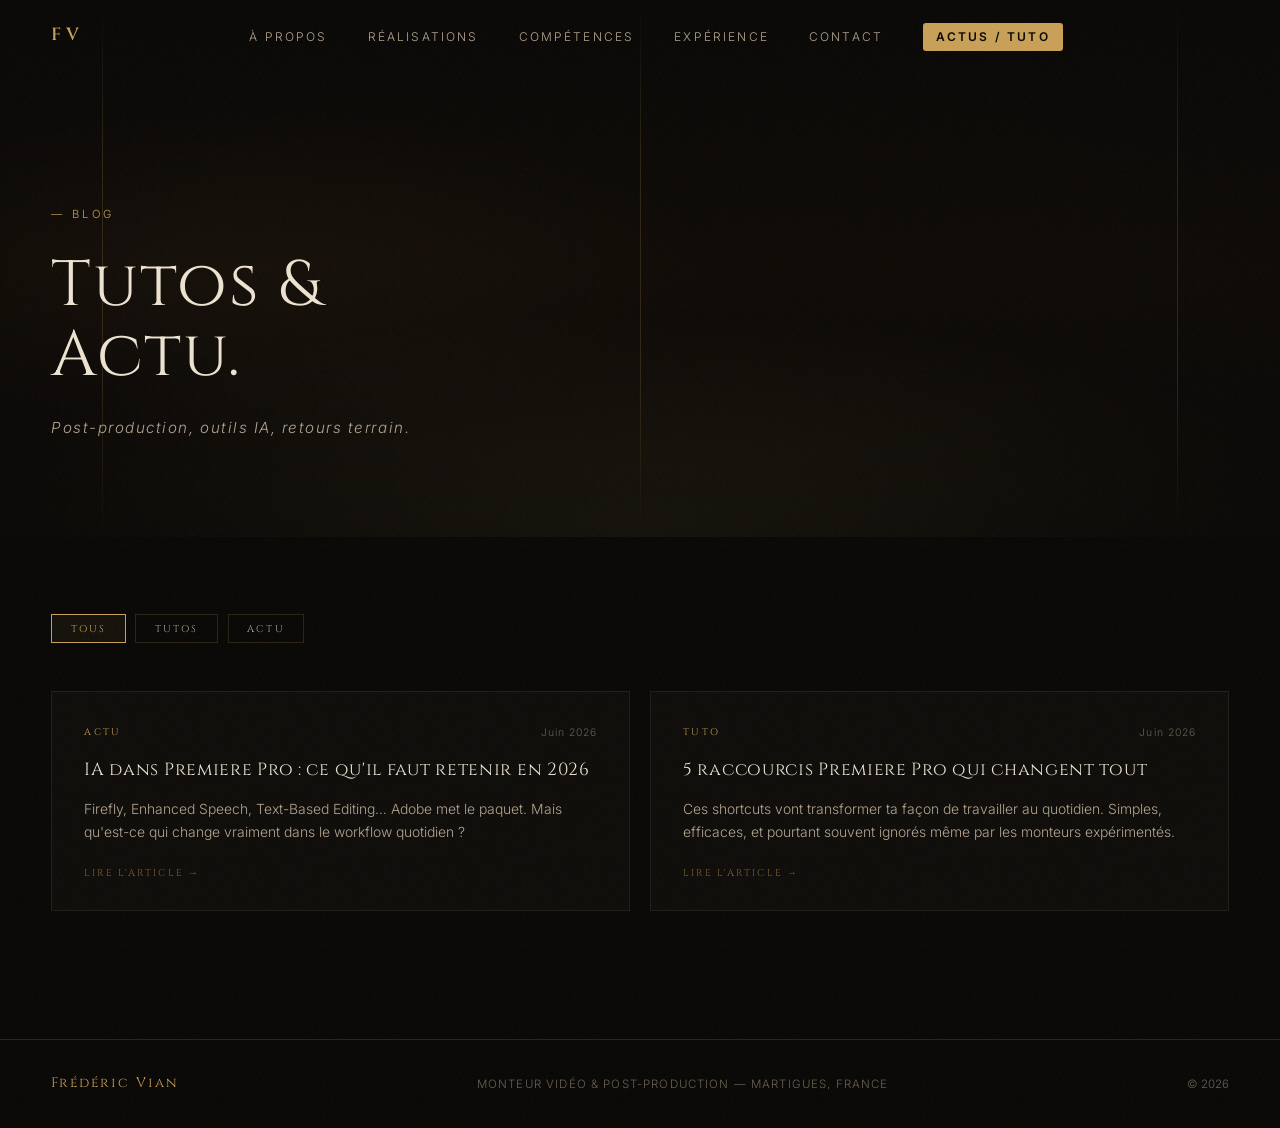
==== blog.html @ d78f3137 "Add files via upload" ====
<!DOCTYPE html>
<html lang="fr">
<head>
  <meta charset="UTF-8" />
  <meta name="viewport" content="width=device-width, initial-scale=1.0" />
  <title>Blog — Tutos & Actu · Frédéric Vian</title>
  <meta name="description" content="Tutos post-production et actu audiovisuelle par Frédéric Vian, monteur vidéo basé à Martigues." />
  <meta name="author" content="Frédéric Vian" />
  <meta name="theme-color" content="#080705" />
  <link rel="icon" type="image/svg+xml" href="favicon.svg" />
  <link rel="canonical" href="https://fredericvian.com/blog.html" />

  <link rel="preconnect" href="https://fonts.googleapis.com" />
  <link rel="preconnect" href="https://fonts.gstatic.com" crossorigin />
  <link href="https://fonts.googleapis.com/css2?family=Cinzel:wght@400;500;600;700&family=Inter:wght@300;400;500&display=swap" rel="stylesheet" />
  <link rel="stylesheet" href="style.css" />
</head>
<body>

  <div class="grain" aria-hidden="true"></div>

  <!-- NAV -->
  <nav id="nav">
    <a href="index.html" class="nav-logo">FV</a>
    <ul class="nav-links" id="navLinks">
      <li><a href="index.html#about">À propos</a></li>
      <li><a href="index.html#work">Réalisations</a></li>
      <li><a href="index.html#skills">Compétences</a></li>
      <li><a href="index.html#exp">Expérience</a></li>
      <li><a href="index.html#contact">Contact</a></li>
      <li><a href="blog.html" class="nav-cta">Actus / Tuto</a></li>
    </ul>
    <div class="nav-actions">
      <button class="nav-burger" id="navBurger" aria-label="Menu" aria-expanded="false" aria-controls="navLinks">
        <span></span><span></span><span></span>
      </button>
    </div>
  </nav>

  <!-- HERO -->
  <header class="blog-hero">
    <div class="hero-bg" aria-hidden="true">
      <div class="hero-vignette"></div>
      <div class="hero-lines" aria-hidden="true">
        <span></span><span></span><span></span>
      </div>
    </div>
    <div class="container">
      <div class="section-label">— Blog</div>
      <h1 class="section-title">Tutos &amp;<br/>Actu.</h1>
      <p class="blog-hero-sub">Post-production, outils IA, retours terrain.</p>
    </div>
  </header>

  <!-- ARTICLES -->
  <section class="blog-section">
    <div class="container">

      <!-- Filtres -->
      <div class="blog-filter" role="group" aria-label="Filtrer par catégorie">
        <button class="blog-filter-btn active" data-filter="all">Tous</button>
        <button class="blog-filter-btn" data-filter="tuto">Tutos</button>
        <button class="blog-filter-btn" data-filter="actu">Actu</button>
      </div>

      <!-- Grille -->
      <div class="blog-grid" id="blogGrid">

        <a class="blog-card" href="articles/ia-premiere-pro-2026.html" data-category="actu">
          <div class="blog-card-top">
            <span class="blog-card-cat">Actu</span>
            <span class="blog-card-date">Juin 2026</span>
          </div>
          <h2 class="blog-card-title">IA dans Premiere Pro : ce qu'il faut retenir en 2026</h2>
          <p class="blog-card-excerpt">Firefly, Enhanced Speech, Text-Based Editing… Adobe met le paquet. Mais qu'est-ce qui change vraiment dans le workflow quotidien ?</p>
          <span class="blog-card-link">Lire l'article →</span>
        </a>

        <a class="blog-card" href="articles/premiere-pro-raccourcis.html" data-category="tuto">
          <div class="blog-card-top">
            <span class="blog-card-cat">Tuto</span>
            <span class="blog-card-date">Juin 2026</span>
          </div>
          <h2 class="blog-card-title">5 raccourcis Premiere Pro qui changent tout</h2>
          <p class="blog-card-excerpt">Ces shortcuts vont transformer ta façon de travailler au quotidien. Simples, efficaces, et pourtant souvent ignorés même par les monteurs expérimentés.</p>
          <span class="blog-card-link">Lire l'article →</span>
        </a>

      </div>
    </div>
  </section>

  <!-- FOOTER -->
  <footer id="footer">
    <div class="container footer-inner">
      <span class="footer-name">Frédéric Vian</span>
      <span class="footer-copy">Monteur Vidéo &amp; Post-Production — Martigues, France</span>
      <span class="footer-year">© <span id="year"></span></span>
    </div>
  </footer>

  <script src="blog.js"></script>
</body>
</html>
---- style.css ----
/* ============================================================
   DESIGN SYSTEM — Dune-inspired
   ============================================================ */
:root {
  --bg:        #080705;
  --bg-2:      #0e0c09;
  --bg-3:      #151209;
  --gold:      #c9a057;
  --gold-light:#e8c07a;
  --gold-dim:  #7a5f2e;
  --cream:     #ede3d1;
  --cream-2:   #b5a590;
  --cream-3:   #6b5f50;
  --border:    rgba(201,160,87,.18);
  --border-2:  rgba(237,227,209,.08);
  --font-head: 'Cinzel', Georgia, serif;
  --font-body: 'Inter', system-ui, sans-serif;
  --ease:      cubic-bezier(.16,1,.3,1);
  --trans:     .6s var(--ease);
}

/* ============================================================
   RESET & BASE
   ============================================================ */
*, *::before, *::after { box-sizing: border-box; margin: 0; padding: 0; }

html {
  scroll-behavior: smooth;
  font-size: 16px;
}

body {
  background: var(--bg);
  color: var(--cream);
  font-family: var(--font-body);
  font-weight: 300;
  line-height: 1.75;
  overflow-x: hidden;
}

img { display: block; max-width: 100%; }
a   { color: inherit; text-decoration: none; }
ul  { list-style: none; }

/* ============================================================
   GRAIN OVERLAY
   ============================================================ */
.grain {
  position: fixed;
  inset: -50%;
  width: 200%;
  height: 200%;
  background-image: url("data:image/svg+xml,%3Csvg viewBox='0 0 512 512' xmlns='http://www.w3.org/2000/svg'%3E%3Cfilter id='n'%3E%3CfeTurbulence type='fractalNoise' baseFrequency='0.75' numOctaves='4' stitchTiles='stitch'/%3E%3C/filter%3E%3Crect width='100%25' height='100%25' filter='url(%23n)'/%3E%3C/svg%3E");
  background-size: 200px 200px;
  opacity: .04;
  pointer-events: none;
  z-index: 1000;
  animation: grain 0.4s steps(1) infinite;
}
@keyframes grain {
  0%,100% { transform: translate(0,0); }
  10%      { transform: translate(-2%,-3%); }
  20%      { transform: translate(3%,2%); }
  30%      { transform: translate(-1%,4%); }
  40%      { transform: translate(4%,-1%); }
  50%      { transform: translate(-3%,3%); }
  60%      { transform: translate(2%,-4%); }
  70%      { transform: translate(-4%,1%); }
  80%      { transform: translate(1%,-2%); }
  90%      { transform: translate(-2%,4%); }
}

/* ============================================================
   CONTAINER
   ============================================================ */
.container {
  width: min(1200px, 92vw);
  margin-inline: auto;
}

/* ============================================================
   NAV
   ============================================================ */
#nav {
  position: fixed;
  top: 0; left: 0; right: 0;
  z-index: 900;
  display: flex;
  align-items: center;
  justify-content: space-between;
  padding: 1.25rem clamp(1.5rem, 4vw, 3.5rem);
  transition: background var(--trans), backdrop-filter var(--trans);
}
#nav.scrolled {
  background: rgba(8,7,5,.85);
  backdrop-filter: blur(12px);
  border-bottom: 1px solid var(--border);
}

.nav-logo {
  font-family: var(--font-head);
  font-size: 1.1rem;
  letter-spacing: .25em;
  color: var(--gold);
  font-weight: 600;
}

.nav-links {
  display: flex;
  gap: 2.5rem;
  position: relative;
}
.nav-links a {
  font-size: .75rem;
  letter-spacing: .18em;
  text-transform: uppercase;
  color: var(--cream-2);
  transition: color .3s;
  position: relative;
}
.nav-links a::after {
  content: '';
  position: absolute;
  bottom: -3px; left: 0;
  width: 0; height: 1px;
  background: var(--gold);
  transition: width .35s var(--ease);
}
.nav-links a:hover        { color: var(--cream); }
.nav-links a:hover::after { width: 100%; }

/* Lien Blog mis en avant — encadré doré rempli */
.nav-links a.nav-cta {
  color: var(--bg);
  background: var(--gold);
  padding: .4rem .8rem;
  border-radius: 3px;
  font-weight: 600;
  transition: background .3s;
}
.nav-links a.nav-cta:hover        { color: var(--bg); background: var(--gold-light); }
.nav-links a.nav-cta::after       { display: none; }

/* Indicateur glissant (trait blanc) sous la section active — desktop */
.nav-underline {
  position: absolute;
  bottom: -3px; left: 0;
  height: 1px; width: 0;
  background: var(--cream);
  opacity: 0;
  pointer-events: none;
  transform: translateX(0);
  transition: transform .4s var(--ease), width .4s var(--ease), opacity .3s;
}
/* L'indicateur unique remplace le soulignement doré par lien en desktop */
@media (min-width: 901px) {
  .nav-links a:not(.nav-cta)::after { display: none; }
}

.lang-toggle {
  background: none;
  border: 1px solid var(--border);
  color: var(--cream-2);
  font-family: var(--font-head);
  font-size: .7rem;
  letter-spacing: .2em;
  padding: .35rem .7rem;
  cursor: pointer;
  transition: border-color .3s, color .3s;
}
.lang-toggle:hover {
  border-color: var(--gold);
  color: var(--gold);
}

.nav-actions {
  display: flex;
  align-items: center;
  gap: 1rem;
}

/* Burger (mobile uniquement) */
.nav-burger {
  display: none;
  flex-direction: column;
  justify-content: center;
  gap: 5px;
  width: 34px;
  height: 34px;
  padding: 6px;
  background: none;
  border: none;
  cursor: pointer;
  z-index: 901;
}
.nav-burger span {
  display: block;
  width: 100%;
  height: 1.5px;
  background: var(--cream);
  transition: transform .3s var(--ease), opacity .3s;
}
.nav-burger[aria-expanded="true"] span:nth-child(1) { transform: translateY(6.5px) rotate(45deg); }
.nav-burger[aria-expanded="true"] span:nth-child(2) { opacity: 0; }
.nav-burger[aria-expanded="true"] span:nth-child(3) { transform: translateY(-6.5px) rotate(-45deg); }

/* ============================================================
   HERO
   ============================================================ */
#hero {
  position: relative;
  height: 100svh;
  min-height: 600px;
  display: flex;
  align-items: center;
  justify-content: center;
  overflow: hidden;
}

.hero-bg {
  position: absolute;
  inset: 0;
  background:
    radial-gradient(ellipse 80% 60% at 50% 100%, rgba(201,160,87,.08) 0%, transparent 70%),
    radial-gradient(ellipse 60% 50% at 20% 50%, rgba(139,94,60,.06) 0%, transparent 60%),
    linear-gradient(180deg, #080705 0%, #0e0a05 50%, #080705 100%);
}

.hero-vignette {
  position: absolute;
  inset: 0;
  background: radial-gradient(ellipse 90% 90% at 50% 50%, transparent 40%, rgba(8,7,5,.7) 100%);
}

.hero-lines {
  position: absolute;
  inset: 0;
  display: flex;
  justify-content: space-between;
  padding: 0 8vw;
}
.hero-lines span {
  width: 1px;
  height: 100%;
  background: linear-gradient(180deg, transparent 0%, var(--border) 30%, var(--border) 70%, transparent 100%);
}

.hero-content {
  position: relative;
  text-align: center;
  z-index: 1;
  padding: 0 1rem;
  animation: heroIn 1.4s var(--ease) both;
}
@keyframes heroIn {
  from { opacity: 0; transform: translateY(24px); }
  to   { opacity: 1; transform: translateY(0); }
}

.hero-eyebrow {
  font-size: clamp(.65rem, 1.2vw, .8rem);
  letter-spacing: .3em;
  text-transform: uppercase;
  color: var(--gold);
  margin-bottom: 1.5rem;
}

.hero-title {
  font-family: var(--font-head);
  font-size: clamp(4rem, 12vw, 10rem);
  font-weight: 400;
  line-height: .95;
  letter-spacing: .04em;
  color: var(--cream);
  margin-bottom: 2rem;
}
.hero-name-accent {
  color: var(--gold);
  display: block;
}

.hero-tagline {
  font-size: clamp(.85rem, 1.4vw, 1rem);
  letter-spacing: .12em;
  color: var(--cream-2);
  margin-bottom: 3rem;
  font-style: italic;
}

.hero-cta {
  display: inline-block;
  border: 1px solid var(--gold);
  color: var(--gold);
  font-family: var(--font-head);
  font-size: .75rem;
  letter-spacing: .25em;
  text-transform: uppercase;
  padding: .9rem 2.5rem;
  transition: background .35s, color .35s;
}
.hero-cta:hover {
  background: var(--gold);
  color: var(--bg);
}

.hero-scroll {
  position: absolute;
  bottom: 2.5rem;
  left: 50%;
  transform: translateX(-50%);
  display: flex;
  flex-direction: column;
  align-items: center;
}
.hero-scroll-line {
  display: block;
  width: 1px;
  height: 60px;
  background: linear-gradient(180deg, var(--gold) 0%, transparent 100%);
  animation: scrollLine 2s ease-in-out infinite;
}
@keyframes scrollLine {
  0%,100% { opacity: 0; transform: scaleY(0) translateY(-100%); }
  50%      { opacity: 1; transform: scaleY(1) translateY(0); }
}

/* ============================================================
   SECTIONS
   ============================================================ */
.section {
  padding: clamp(5rem, 10vw, 9rem) 0;
}
.section-dark {
  background: var(--bg-2);
}

.section-label {
  font-size: .7rem;
  letter-spacing: .3em;
  text-transform: uppercase;
  color: var(--gold);
  margin-bottom: 1.75rem;
}

.section-title {
  font-family: var(--font-head);
  font-size: clamp(2.2rem, 5vw, 4rem);
  font-weight: 400;
  line-height: 1.08;
  letter-spacing: .03em;
  color: var(--cream);
  margin-bottom: 3rem;
}

/* ============================================================
   ABOUT
   ============================================================ */
.about-grid {
  display: grid;
  grid-template-columns: 1fr 1fr;
  gap: 5rem;
  align-items: center;
}

.about-text p {
  color: var(--cream-2);
  margin-bottom: 1.25rem;
  font-size: .95rem;
  max-width: 52ch;
}

.btn-outline {
  display: inline-block;
  border: 1px solid var(--border);
  color: var(--gold);
  font-size: .75rem;
  letter-spacing: .2em;
  text-transform: uppercase;
  padding: .7rem 1.75rem;
  margin-top: 1rem;
  transition: border-color .3s, background .3s;
}
.btn-outline:hover {
  border-color: var(--gold);
  background: rgba(201,160,87,.06);
}

.about-frame {
  border: 1px solid var(--border);
  padding: 3rem 2.5rem;
  position: relative;
}
.about-frame::before {
  content: '';
  position: absolute;
  top: -1px; left: 2rem;
  width: 3rem; height: 1px;
  background: var(--gold);
}
.about-frame-inner {
  display: flex;
  flex-direction: column;
  gap: 2rem;
}

.about-stat {
  display: flex;
  flex-direction: column;
  gap: .4rem;
}
.about-stat-num {
  font-family: var(--font-head);
  font-size: 3.5rem;
  color: var(--gold);
  line-height: 1;
  letter-spacing: .05em;
}
.about-stat-label {
  font-size: .7rem;
  letter-spacing: .2em;
  text-transform: uppercase;
  color: var(--cream-3);
}
.about-stat-divider {
  height: 1px;
  background: var(--border);
}

/* ============================================================
   SKILLS
   ============================================================ */
.skills-grid {
  display: grid;
  grid-template-columns: repeat(3, 1fr);
  gap: 3rem;
  border-top: 1px solid var(--border);
  padding-top: 3rem;
}

.skill-category {
  font-family: var(--font-head);
  font-size: .8rem;
  letter-spacing: .2em;
  text-transform: uppercase;
  color: var(--gold);
  margin-bottom: 1.5rem;
  font-weight: 400;
}

.skill-list {
  display: flex;
  flex-direction: column;
  gap: .9rem;
}
.skill-list li {
  display: flex;
  align-items: center;
  gap: .85rem;
  font-size: .9rem;
  color: var(--cream-2);
}
.skill-dot {
  width: 4px; height: 4px;
  border-radius: 50%;
  background: var(--gold);
  flex-shrink: 0;
}

/* ============================================================
   RÉALISATIONS
   ============================================================ */
/* ── Liste verticale ── */
.work-list {
  display: flex;
  flex-direction: column;
  gap: 1px;
  border: 1px solid var(--border);
}

.work-group {
  background: var(--bg-2);
}

.work-group-header {
  width: 100%;
  display: flex;
  align-items: center;
  gap: 1.75rem;
  padding: 1.5rem 2rem;
  background: none;
  border: none;
  cursor: pointer;
  text-align: left;
  transition: background .25s;
  border-bottom: 1px solid transparent;
}
.work-group-header:hover {
  background: rgba(201,160,87,.04);
}
.work-group-header[aria-expanded="true"] {
  border-bottom-color: var(--border);
}

.work-group-thumb {
  width: 96px;
  aspect-ratio: 16/9;
  flex-shrink: 0;
  overflow: hidden;
}
.work-group-thumb img {
  width: 100%; height: 100%;
  object-fit: cover;
  filter: brightness(.7) saturate(.6);
  transition: filter .3s;
}
.work-group-header:hover .work-group-thumb img {
  filter: brightness(.9) saturate(.8);
}

.work-group-meta {
  flex: 1;
  display: flex;
  flex-direction: column;
  gap: .35rem;
}
.work-group-meta h3 {
  font-family: var(--font-head);
  font-size: 1.1rem;
  font-weight: 400;
  color: var(--cream);
  letter-spacing: .05em;
}
.work-group-meta p {
  font-size: .8rem;
  color: var(--cream-3);
}

.work-group-chevron {
  flex-shrink: 0;
  color: var(--gold);
  width: 22px; height: 22px;
  transition: transform .35s var(--ease);
}
.work-group-header[aria-expanded="true"] .work-group-chevron {
  transform: rotate(180deg);
}
.work-group-chevron svg {
  width: 100%; height: 100%;
}

.work-channel-link {
  color: var(--gold);
  text-decoration: none;
  border-bottom: 1px solid transparent;
  transition: border-color .25s;
  position: relative;
  z-index: 2; /* passe au-dessus du bouton parent pour capter le clic */
}
.work-channel-link:hover {
  border-bottom-color: var(--gold);
}

/* ── Épisodes (contenu déplié) ── */
.work-group-episodes {
  overflow: hidden;
  max-height: 0;
  transition: max-height .55s var(--ease);
}


.work-grid {
  display: grid;
  grid-template-columns: repeat(4, 1fr);
  padding: 1.5rem;
  gap: 1rem;
}
.work-grid--single {
  grid-template-columns: repeat(2, 1fr);
}
.work-grid--two {
  grid-template-columns: repeat(2, 1fr);
}

/* Label séparateur dans un accordéon (ex. "Vidéos" / "Pages") */
.work-subsection {
  padding: 1rem 1.5rem .25rem;
  font-size: .65rem;
  letter-spacing: .3em;
  text-transform: uppercase;
  color: var(--gold-dim);
}

/* Carte lien externe (pas de modal, ouvre dans un nouvel onglet) */
.work-card--ext {
  display: block;
  text-decoration: none;
}
.work-card--ext .work-ext-icon {
  position: absolute;
  top: 50%; left: 50%;
  transform: translate(-50%,-50%) scale(.8);
  opacity: 0;
  width: 52px; height: 52px;
  background: rgba(201,160,87,.9);
  border-radius: 50%;
  display: flex;
  align-items: center;
  justify-content: center;
  color: var(--bg);
  font-size: 1.3rem;
  transition: opacity .3s, transform .3s var(--ease);
}
.work-card--ext:hover .work-ext-icon {
  opacity: 1;
  transform: translate(-50%,-50%) scale(1);
}
.work-card--ext:hover .work-thumb img {
  transform: scale(1.05);
  filter: brightness(.5) saturate(.4);
}
.work-grid--three {
  grid-template-columns: repeat(3, 1fr);
}
@media (max-width: 900px) {
  .work-grid--three { grid-template-columns: repeat(2, 1fr); }
}
@media (max-width: 580px) {
  .work-grid--single,
  .work-grid--three { grid-template-columns: 1fr; }
}

.work-card {
  cursor: pointer;
  position: relative;
  overflow: hidden;
  background: var(--bg-2);
  border: 1px solid var(--border-2);
  transition: border-color .35s;
}
.work-card:hover {
  border-color: var(--border);
}
.work-card:hover .work-thumb img {
  transform: scale(1.05);
}
.work-card:hover .work-play {
  opacity: 1;
  transform: translate(-50%,-50%) scale(1);
}

.work-thumb {
  position: relative;
  aspect-ratio: 16/9;
  overflow: hidden;
}
.work-thumb img {
  width: 100%; height: 100%;
  object-fit: cover;
  filter: brightness(.7) saturate(.6);
  transition: transform .6s var(--ease), filter .4s;
}
.work-card:hover .work-thumb img {
  filter: brightness(.5) saturate(.4);
}

.work-play {
  position: absolute;
  top: 50%; left: 50%;
  transform: translate(-50%,-50%) scale(.8);
  opacity: 0;
  width: 52px; height: 52px;
  background: rgba(201,160,87,.9);
  border-radius: 50%;
  display: flex;
  align-items: center;
  justify-content: center;
  color: var(--bg);
  transition: opacity .3s, transform .3s var(--ease);
}
.work-play svg { width: 20px; height: 20px; margin-left: 3px; }

.work-info {
  padding: 1.25rem 1.5rem 1.5rem;
}
.work-tag {
  font-size: .65rem;
  letter-spacing: .2em;
  text-transform: uppercase;
  color: var(--gold-dim);
  display: block;
  margin-bottom: .5rem;
}
.work-info h3 {
  font-family: var(--font-head);
  font-size: .95rem;
  font-weight: 400;
  color: var(--cream);
  margin-bottom: .4rem;
  letter-spacing: .04em;
}
.work-info p {
  font-size: .8rem;
  color: var(--cream-3);
  line-height: 1.5;
}

/* ── Crédits (réalisations sans extrait — ex. TF1) ── */
.credits-list {
  border-top: 1px solid var(--border);
}
.credits-list--inset {
  margin: 0;
  padding: 0 1.5rem 1rem;
  border-top: none;
  background: var(--bg);
}
.credit {
  display: flex;
  align-items: center;
  justify-content: space-between;
  gap: 1.5rem;
  padding: 1.25rem .25rem;
  border-bottom: 1px solid var(--border);
}

.credit-thumb {
  width: 96px;
  aspect-ratio: 16/9;
  flex-shrink: 0;
  overflow: hidden;
}
.credit-thumb img {
  width: 100%; height: 100%;
  object-fit: cover;
  filter: brightness(.75) saturate(.6);
  transition: filter .3s;
}
.credit:hover .credit-thumb img {
  filter: brightness(.9) saturate(.8);
}
.credit-thumb--light {
  background: #fff;
}
.credit-thumb--light img {
  filter: none;
  object-fit: contain;
  padding: .35rem;
}
.credit:hover .credit-thumb--light img {
  filter: none;
}
.credit-main {
  display: flex;
  flex-direction: column;
  gap: .4rem;
  flex: 1;
  min-width: 0;
}
.credit-title {
  font-family: var(--font-head);
  font-size: 1.05rem;
  font-weight: 400;
  color: var(--cream);
  letter-spacing: .04em;
  line-height: 1.2;
  white-space: nowrap;
  overflow: hidden;
  text-overflow: ellipsis;
}
.credit-role {
  display: flex;
  align-items: baseline;
  gap: 1.25rem;
  flex-shrink: 0;
  text-align: right;
}
.credit-role-name {
  font-size: .78rem;
  letter-spacing: .14em;
  text-transform: uppercase;
  color: var(--cream-2);
}
.credit-year {
  font-family: var(--font-head);
  font-size: .95rem;
  color: var(--gold);
}

@media (max-width: 580px) {
  .credit { flex-direction: column; align-items: flex-start; gap: .9rem; }
  .credit-role { gap: 1rem; }
}

/* ============================================================
   MODAL
   ============================================================ */
.modal {
  position: fixed;
  inset: 0;
  z-index: 950;
  display: flex;
  align-items: center;
  justify-content: center;
}
.modal[hidden] { display: none; }

.modal-backdrop {
  position: absolute;
  inset: 0;
  background: rgba(8,7,5,.92);
  cursor: pointer;
}

.modal-inner {
  position: relative;
  width: min(900px, 92vw);
  animation: modalIn .4s var(--ease);
}
@keyframes modalIn {
  from { opacity: 0; transform: scale(.95); }
  to   { opacity: 1; transform: scale(1); }
}

.modal-close {
  position: absolute;
  top: -2.5rem; right: 0;
  background: none;
  border: none;
  color: var(--cream-2);
  font-size: 1.1rem;
  cursor: pointer;
  transition: color .2s;
  letter-spacing: .05em;
}
.modal-close:hover { color: var(--gold); }

.modal-video {
  aspect-ratio: 16/9;
  background: #000;
}
.modal-video iframe {
  width: 100%; height: 100%;
}

/* ============================================================
   EXPÉRIENCE / TIMELINE
   ============================================================ */
.timeline {
  position: relative;
  padding-left: 2rem;
  border-left: 1px solid var(--border);
  display: flex;
  flex-direction: column;
  gap: 3.5rem;
}

.timeline-item {
  position: relative;
}

.timeline-dot {
  position: absolute;
  left: calc(-2rem - 5px);
  top: .5rem;
  width: 9px; height: 9px;
  border-radius: 50%;
  background: var(--gold);
  box-shadow: 0 0 0 3px rgba(201,160,87,.15);
}

.timeline-period {
  font-size: .7rem;
  letter-spacing: .25em;
  text-transform: uppercase;
  color: var(--gold);
  display: block;
  margin-bottom: .5rem;
}

.timeline-content h3 {
  font-family: var(--font-head);
  font-size: 1.1rem;
  font-weight: 400;
  color: var(--cream);
  margin-bottom: .6rem;
  letter-spacing: .04em;
}

.timeline-content p {
  font-size: .88rem;
  color: var(--cream-2);
  max-width: 56ch;
  line-height: 1.7;
}

/* ============================================================
   CONTACT
   ============================================================ */
.contact-container {
  max-width: 680px;
}

.contact-sub {
  font-size: 1.05rem;
  color: var(--cream-2);
  margin-bottom: 3rem;
  font-style: italic;
}

/* ── Formulaire ── */
.contact-form {
  display: flex;
  flex-direction: column;
  gap: 1.75rem;
  margin-bottom: 3rem;
}

.form-group {
  display: flex;
  flex-direction: column;
  gap: .6rem;
}

.form-group label {
  font-size: .7rem;
  letter-spacing: .22em;
  text-transform: uppercase;
  color: var(--gold);
}

.form-group input,
.form-group select,
.form-group textarea {
  background: transparent;
  border: none;
  border-bottom: 1px solid var(--border);
  color: var(--cream);
  font-family: var(--font-body);
  font-size: .92rem;
  font-weight: 300;
  padding: .75rem 0;
  outline: none;
  transition: border-color .3s;
  width: 100%;
  -webkit-appearance: none;
  appearance: none;
}

.form-group select {
  background: var(--bg);
  cursor: pointer;
}

.form-group input::placeholder,
.form-group textarea::placeholder {
  color: var(--cream-3);
}

.form-group input:focus,
.form-group select:focus,
.form-group textarea:focus {
  border-bottom-color: var(--gold);
}

.form-group textarea {
  resize: none;
  line-height: 1.7;
}

.form-group select option {
  background: var(--bg-3);
  color: var(--cream);
}

/* select arrow custom */
.form-group select {
  background-image: url("data:image/svg+xml,%3Csvg xmlns='http://www.w3.org/2000/svg' width='12' height='8' viewBox='0 0 12 8'%3E%3Cpath d='M1 1l5 5 5-5' stroke='%23c9a057' stroke-width='1.5' fill='none' stroke-linecap='round'/%3E%3C/svg%3E");
  background-repeat: no-repeat;
  background-position: right 0 center;
  padding-right: 1.5rem;
}

/* ── Pied de formulaire ── */
.form-footer {
  display: flex;
  align-items: center;
  gap: 2rem;
  margin-top: .5rem;
}

.form-submit {
  display: inline-flex;
  align-items: center;
  gap: .75rem;
  background: none;
  border: 1px solid var(--gold);
  color: var(--gold);
  font-family: var(--font-head);
  font-size: .75rem;
  letter-spacing: .25em;
  text-transform: uppercase;
  padding: .9rem 2rem;
  cursor: pointer;
  transition: background .3s, color .3s;
}
.form-submit:hover:not(:disabled) {
  background: var(--gold);
  color: var(--bg);
}
.form-submit:disabled {
  opacity: .5;
  cursor: not-allowed;
}
.form-submit-arrow {
  transition: transform .3s var(--ease);
}
.form-submit:hover:not(:disabled) .form-submit-arrow {
  transform: translateX(4px);
}

.form-notice {
  font-size: .72rem;
  letter-spacing: .12em;
  color: var(--cream-3);
  text-transform: uppercase;
}

/* ── Messages feedback ── */
.form-success,
.form-error {
  display: flex;
  align-items: center;
  gap: 1rem;
  padding: 1.25rem 1.5rem;
  border: 1px solid;
  margin-top: .5rem;
  animation: fadeIn .4s ease;
}
.form-success {
  border-color: rgba(201,160,87,.4);
  color: var(--gold-light);
}
.form-error {
  border-color: rgba(180,60,60,.4);
  color: #d99;
}
.form-success-icon {
  font-size: 1.2rem;
}
.form-success p,
.form-error p {
  font-size: .88rem;
  color: inherit;
}
@keyframes fadeIn {
  from { opacity: 0; transform: translateY(6px); }
  to   { opacity: 1; transform: translateY(0); }
}

/* ── LinkedIn en bas ── */
.contact-linkedin {
  border-top: 1px solid var(--border);
  padding-top: 0;
}

.contact-link {
  display: flex;
  justify-content: space-between;
  align-items: center;
  padding: 1.4rem 0;
  border-top: 1px solid var(--border);
  color: var(--cream);
  transition: color .3s;
}
.contact-link:hover {
  color: var(--gold);
}
.contact-link-label {
  font-family: var(--font-head);
  font-size: 1rem;
  letter-spacing: .08em;
}
.contact-link-arrow {
  font-size: 1.2rem;
  transition: transform .3s var(--ease);
}
.contact-link:hover .contact-link-arrow { transform: translateX(6px); }

/* ============================================================
   FOOTER
   ============================================================ */
#footer {
  border-top: 1px solid var(--border);
  padding: 2rem 0;
}
.footer-inner {
  display: flex;
  align-items: center;
  justify-content: space-between;
  flex-wrap: wrap;
  gap: 1rem;
}
.footer-name {
  font-family: var(--font-head);
  font-size: .85rem;
  letter-spacing: .15em;
  color: var(--gold);
}
.footer-copy {
  font-size: .72rem;
  letter-spacing: .1em;
  color: var(--cream-3);
  text-transform: uppercase;
}
.footer-year {
  font-size: .72rem;
  color: var(--cream-3);
}

/* ============================================================
   SCROLL REVEAL
   ============================================================ */
.reveal {
  opacity: 0;
  transform: translateY(28px);
  transition: opacity .8s var(--ease), transform .8s var(--ease);
}
.reveal.visible {
  opacity: 1;
  transform: translateY(0);
}

/* ============================================================
   RESPONSIVE
   ============================================================ */
@media (max-width: 900px) {
  .about-grid       { grid-template-columns: 1fr; gap: 3rem; }
  .skills-grid      { grid-template-columns: 1fr; gap: 2rem; }
  .work-grid        { grid-template-columns: repeat(2,1fr); }

  .nav-burger { display: flex; }

  /* Drawer latéral */
  .nav-links {
    position: fixed;
    top: 0; right: 0; bottom: 0;
    width: min(78vw, 320px);
    flex-direction: column;
    justify-content: center;
    gap: 2rem;
    padding: 2rem 2.5rem;
    background: rgba(8,7,5,.97);
    backdrop-filter: blur(14px);
    border-left: 1px solid var(--border);
    transform: translateX(100%);
    transition: transform .45s var(--ease);
  }
  .nav-links.is-open { transform: translateX(0); }
  .nav-links a { font-size: .9rem; }
}

/* ============================================================
   PREFERS-REDUCED-MOTION
   ============================================================ */
@media (prefers-reduced-motion: reduce) {
  *, *::before, *::after {
    animation-duration: .001ms !important;
    animation-iteration-count: 1 !important;
    transition-duration: .001ms !important;
    scroll-behavior: auto !important;
  }
  .grain { display: none; }
  .reveal { opacity: 1 !important; transform: none !important; }
}

@media (max-width: 580px) {
  .work-grid { grid-template-columns: 1fr; }
  .footer-inner { flex-direction: column; text-align: center; }
}

/* ============================================================
   NAV — lien actif (Blog)
   ============================================================ */
.nav-links a.nav-link--active {
  color: var(--gold);
}
.nav-links a.nav-link--active::after {
  width: 100%;
}

/* ============================================================
   BLOG — Page liste
   ============================================================ */
.blog-hero {
  position: relative;
  padding: clamp(8rem, 16vw, 13rem) 0 clamp(4rem, 8vw, 6rem);
  overflow: hidden;
}
.blog-hero > .container {
  position: relative;
  z-index: 1;
}
.blog-hero-sub {
  font-size: clamp(.8rem, 1.4vw, .95rem);
  letter-spacing: .1em;
  color: var(--cream-2);
  font-style: italic;
  margin-top: -1.5rem;
}

.blog-section {
  padding: clamp(3rem, 6vw, 5rem) 0 clamp(5rem, 10vw, 9rem);
}

.blog-filter {
  display: flex;
  gap: .6rem;
  margin-bottom: 3rem;
  flex-wrap: wrap;
}
.blog-filter-btn {
  background: none;
  border: 1px solid var(--border);
  color: var(--cream-2);
  font-family: var(--font-head);
  font-size: .62rem;
  letter-spacing: .22em;
  text-transform: uppercase;
  padding: .42rem 1.15rem;
  cursor: pointer;
  transition: border-color .25s, color .25s, background .25s;
}
.blog-filter-btn:hover {
  border-color: var(--gold-dim);
  color: var(--cream);
}
.blog-filter-btn.active {
  border-color: var(--gold);
  color: var(--gold);
  background: rgba(201,160,87,.06);
}

.blog-grid {
  display: grid;
  grid-template-columns: repeat(2, 1fr);
  gap: 1.25rem;
}
@media (max-width: 700px) {
  .blog-grid { grid-template-columns: 1fr; }
}

.blog-card {
  border: 1px solid var(--border-2);
  background: var(--bg-2);
  display: flex;
  flex-direction: column;
  gap: 1rem;
  padding: 2rem 2rem 1.75rem;
  text-decoration: none;
  color: inherit;
  transition: border-color .3s;
}
.blog-card:hover { border-color: var(--border); }

.blog-card-top {
  display: flex;
  justify-content: space-between;
  align-items: center;
}
.blog-card-cat {
  font-family: var(--font-head);
  font-size: .6rem;
  letter-spacing: .25em;
  text-transform: uppercase;
  color: var(--gold);
}
.blog-card-date {
  font-size: .65rem;
  letter-spacing: .1em;
  color: var(--cream-3);
}
.blog-card-title {
  font-family: var(--font-head);
  font-size: 1.1rem;
  font-weight: 400;
  color: var(--cream);
  letter-spacing: .04em;
  line-height: 1.3;
}
.blog-card-excerpt {
  font-size: .87rem;
  color: var(--cream-2);
  line-height: 1.7;
  flex: 1;
}
.blog-card-link {
  font-family: var(--font-head);
  font-size: .62rem;
  letter-spacing: .2em;
  text-transform: uppercase;
  color: var(--gold-dim);
  display: inline-flex;
  align-items: center;
  gap: .5rem;
  transition: color .25s, gap .3s var(--ease);
  margin-top: .25rem;
}
.blog-card:hover .blog-card-link {
  color: var(--gold);
  gap: .85rem;
}

/* ============================================================
   ARTICLE — Page individuelle
   ============================================================ */
.article-hero {
  position: relative;
  padding: clamp(8rem, 16vw, 13rem) 0 clamp(3rem, 5vw, 4rem);
  overflow: hidden;
}
.article-hero > .container {
  position: relative;
  z-index: 1;
}

.article-back {
  display: inline-flex;
  align-items: center;
  gap: .5rem;
  font-family: var(--font-head);
  font-size: .62rem;
  letter-spacing: .22em;
  text-transform: uppercase;
  color: var(--cream-3);
  transition: color .25s;
  margin-bottom: 2.5rem;
}
.article-back:hover { color: var(--gold); }

.article-meta {
  display: flex;
  align-items: center;
  gap: 1.25rem;
  margin-bottom: 1.5rem;
}
.article-cat {
  font-family: var(--font-head);
  font-size: .6rem;
  letter-spacing: .25em;
  text-transform: uppercase;
  color: var(--gold);
}
.article-sep {
  width: 1px;
  height: 12px;
  background: var(--border);
  display: inline-block;
}
.article-date {
  font-size: .65rem;
  letter-spacing: .1em;
  color: var(--cream-3);
}
.article-title {
  font-family: var(--font-head);
  font-size: clamp(2rem, 5vw, 3.2rem);
  font-weight: 400;
  color: var(--cream);
  line-height: 1.1;
  letter-spacing: .03em;
  max-width: 22ch;
}

.article-content {
  padding: clamp(3rem, 6vw, 5rem) 0 clamp(5rem, 10vw, 9rem);
  border-top: 1px solid var(--border);
}
.article-body {
  max-width: 72ch;
}
.article-body p {
  font-size: .95rem;
  color: var(--cream-2);
  line-height: 1.85;
  margin-bottom: 1.5rem;
}
.article-body h2 {
  font-family: var(--font-head);
  font-size: 1.25rem;
  font-weight: 400;
  color: var(--cream);
  letter-spacing: .04em;
  margin: 3rem 0 1rem;
  line-height: 1.2;
}
.article-body h3 {
  font-family: var(--font-head);
  font-size: .65rem;
  font-weight: 400;
  letter-spacing: .25em;
  text-transform: uppercase;
  color: var(--gold);
  margin: 2.5rem 0 .75rem;
}
.article-body ul {
  display: flex;
  flex-direction: column;
  gap: .85rem;
  margin-bottom: 1.75rem;
}
.article-body ul li {
  display: flex;
  gap: 1rem;
  align-items: flex-start;
  font-size: .92rem;
  color: var(--cream-2);
  line-height: 1.7;
}
.article-body ul li::before {
  content: '';
  width: 4px;
  height: 4px;
  border-radius: 50%;
  background: var(--gold);
  flex-shrink: 0;
  margin-top: .65em;
}
.article-body strong { color: var(--cream); font-weight: 500; }
.article-body code {
  font-family: 'Courier New', monospace;
  background: rgba(201,160,87,.07);
  border: 1px solid var(--border);
  color: var(--gold-light);
  padding: .1em .45em;
  font-size: .87em;
  border-radius: 2px;
  letter-spacing: .04em;
}
.article-body blockquote {
  border-left: 2px solid var(--gold);
  padding: 1.1rem 1.75rem;
  margin: 2rem 0;
  background: rgba(201,160,87,.04);
}
.article-body blockquote p { font-style: italic; margin-bottom: 0; }

.article-tip {
  border: 1px solid var(--border);
  padding: 1.25rem 1.75rem;
  margin: 2rem 0;
  position: relative;
}
.article-tip::before {
  content: 'Astuce';
  position: absolute;
  top: 0;
  left: 1.5rem;
  font-family: var(--font-head);
  font-size: .58rem;
  letter-spacing: .22em;
  text-transform: uppercase;
  color: var(--gold);
  background: var(--bg);
  padding: 0 .5rem;
  transform: translateY(-50%);
}
.article-tip p { margin-bottom: 0 !important; font-size: .88rem !important; }

.article-hr {
  border: none;
  border-top: 1px solid var(--border);
  margin: 3rem 0;
}

.article-footer-nav {
  border-top: 1px solid var(--border);
  padding-top: 2rem;
  margin-top: 1rem;
}
.article-footer-nav a {
  font-family: var(--font-head);
  font-size: .65rem;
  letter-spacing: .22em;
  text-transform: uppercase;
  color: var(--cream-3);
  display: inline-flex;
  align-items: center;
  gap: .5rem;
  transition: color .25s;
}
.article-footer-nav a:hover { color: var(--gold); }
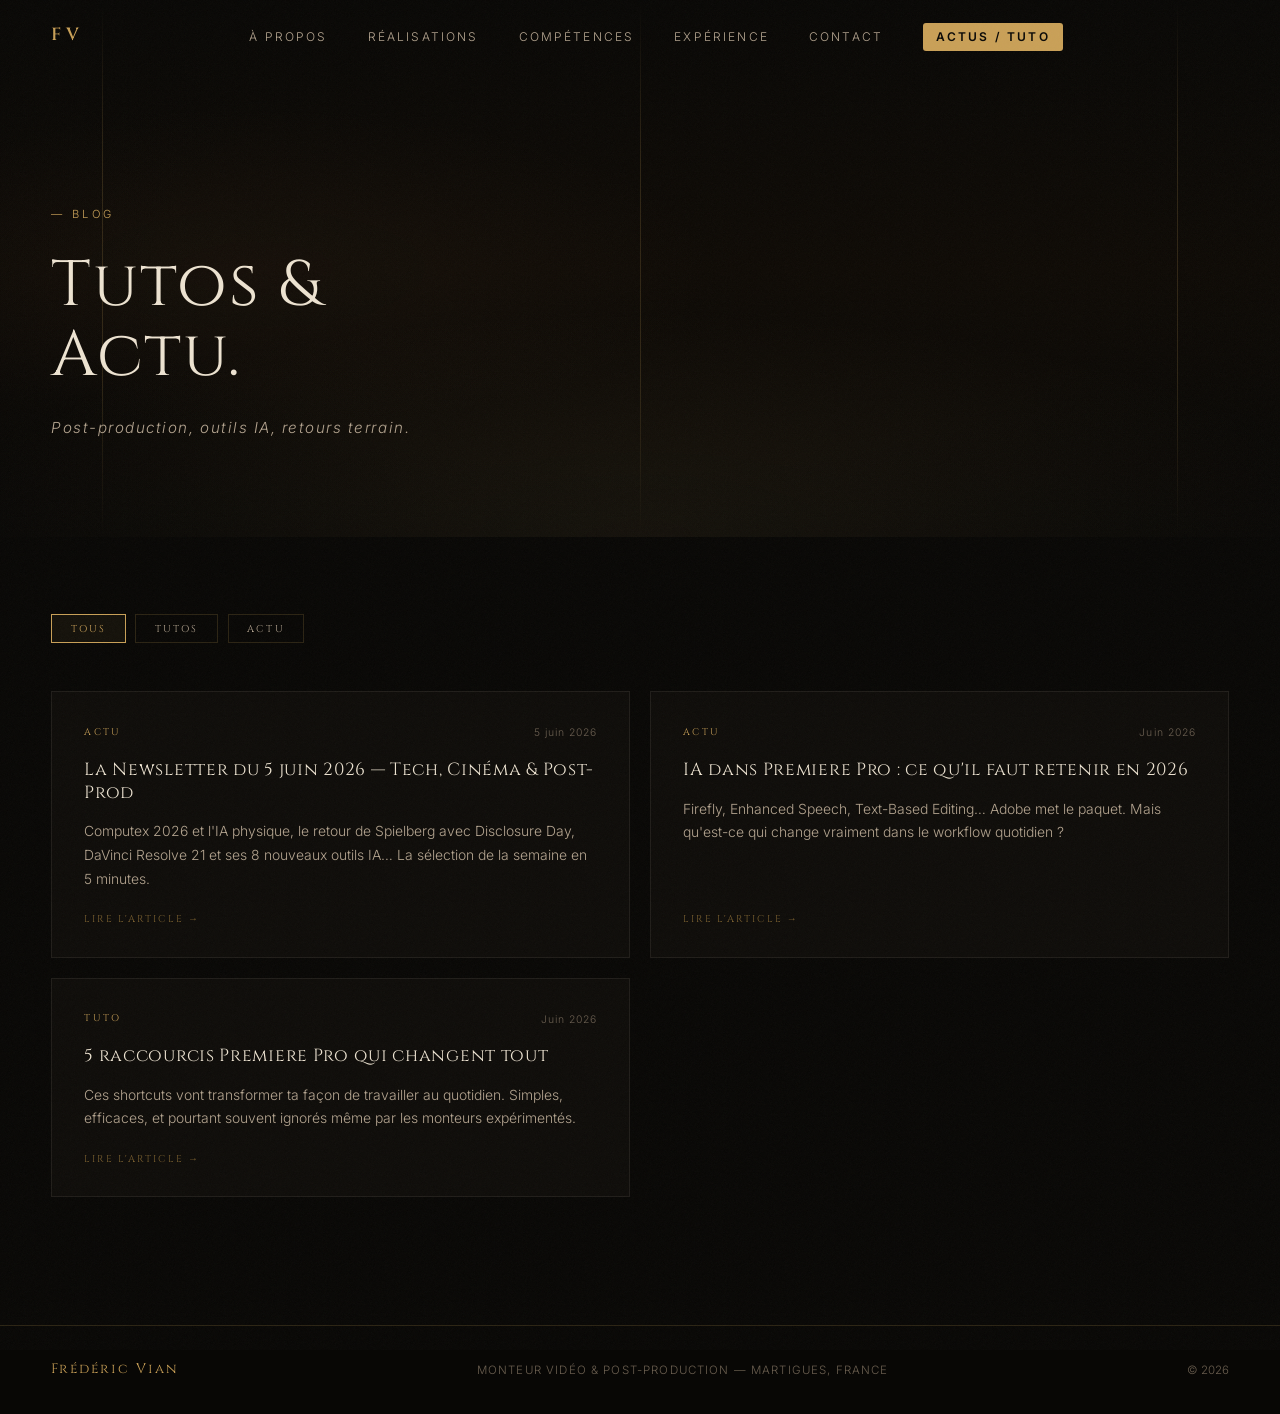
==== commit b13570da: "Ajout newsletter du 5 juin 2026" ====
--- a/blog.html
+++ b/blog.html
@@ -66,6 +66,16 @@
       <!-- Grille -->
       <div class="blog-grid" id="blogGrid">
 
+        <a class="blog-card" href="articles/newsletter-2026-06-05.html" data-category="actu">
+          <div class="blog-card-top">
+            <span class="blog-card-cat">Actu</span>
+            <span class="blog-card-date">5 juin 2026</span>
+          </div>
+          <h2 class="blog-card-title">La Newsletter du 5 juin 2026 — Tech, Cinéma &amp; Post-Prod</h2>
+          <p class="blog-card-excerpt">Computex 2026 et l'IA physique, le retour de Spielberg avec Disclosure Day, DaVinci Resolve 21 et ses 8 nouveaux outils IA… La sélection de la semaine en 5 minutes.</p>
+          <span class="blog-card-link">Lire l'article →</span>
+        </a>
+
         <a class="blog-card" href="articles/ia-premiere-pro-2026.html" data-category="actu">
           <div class="blog-card-top">
             <span class="blog-card-cat">Actu</span>
--- a/style.css
+++ b/style.css
@@ -1466,6 +1466,33 @@
 }
 .article-tip p { margin-bottom: 0 !important; font-size: .88rem !important; }
 
+/* Liens dans le corps d'article */
+.article-body a {
+  color: var(--gold);
+  border-bottom: 1px solid rgba(201,160,87,.35);
+  transition: color .2s, border-color .2s;
+}
+.article-body a:hover { color: var(--gold-light); border-color: var(--gold-light); }
+
+/* Chips « source » (newsletter / actu) */
+.article-sources {
+  display: flex;
+  flex-wrap: wrap;
+  gap: .5rem;
+  margin: 1rem 0 0;
+}
+.article-sources a {
+  font-family: var(--font-head);
+  font-size: .58rem;
+  letter-spacing: .18em;
+  text-transform: uppercase;
+  color: var(--cream-2);
+  border: 1px solid var(--border);
+  border-radius: 3px;
+  padding: .3rem .65rem;
+}
+.article-sources a:hover { color: var(--gold); border-color: var(--gold); }
+
 .article-hr {
   border: none;
   border-top: 1px solid var(--border);
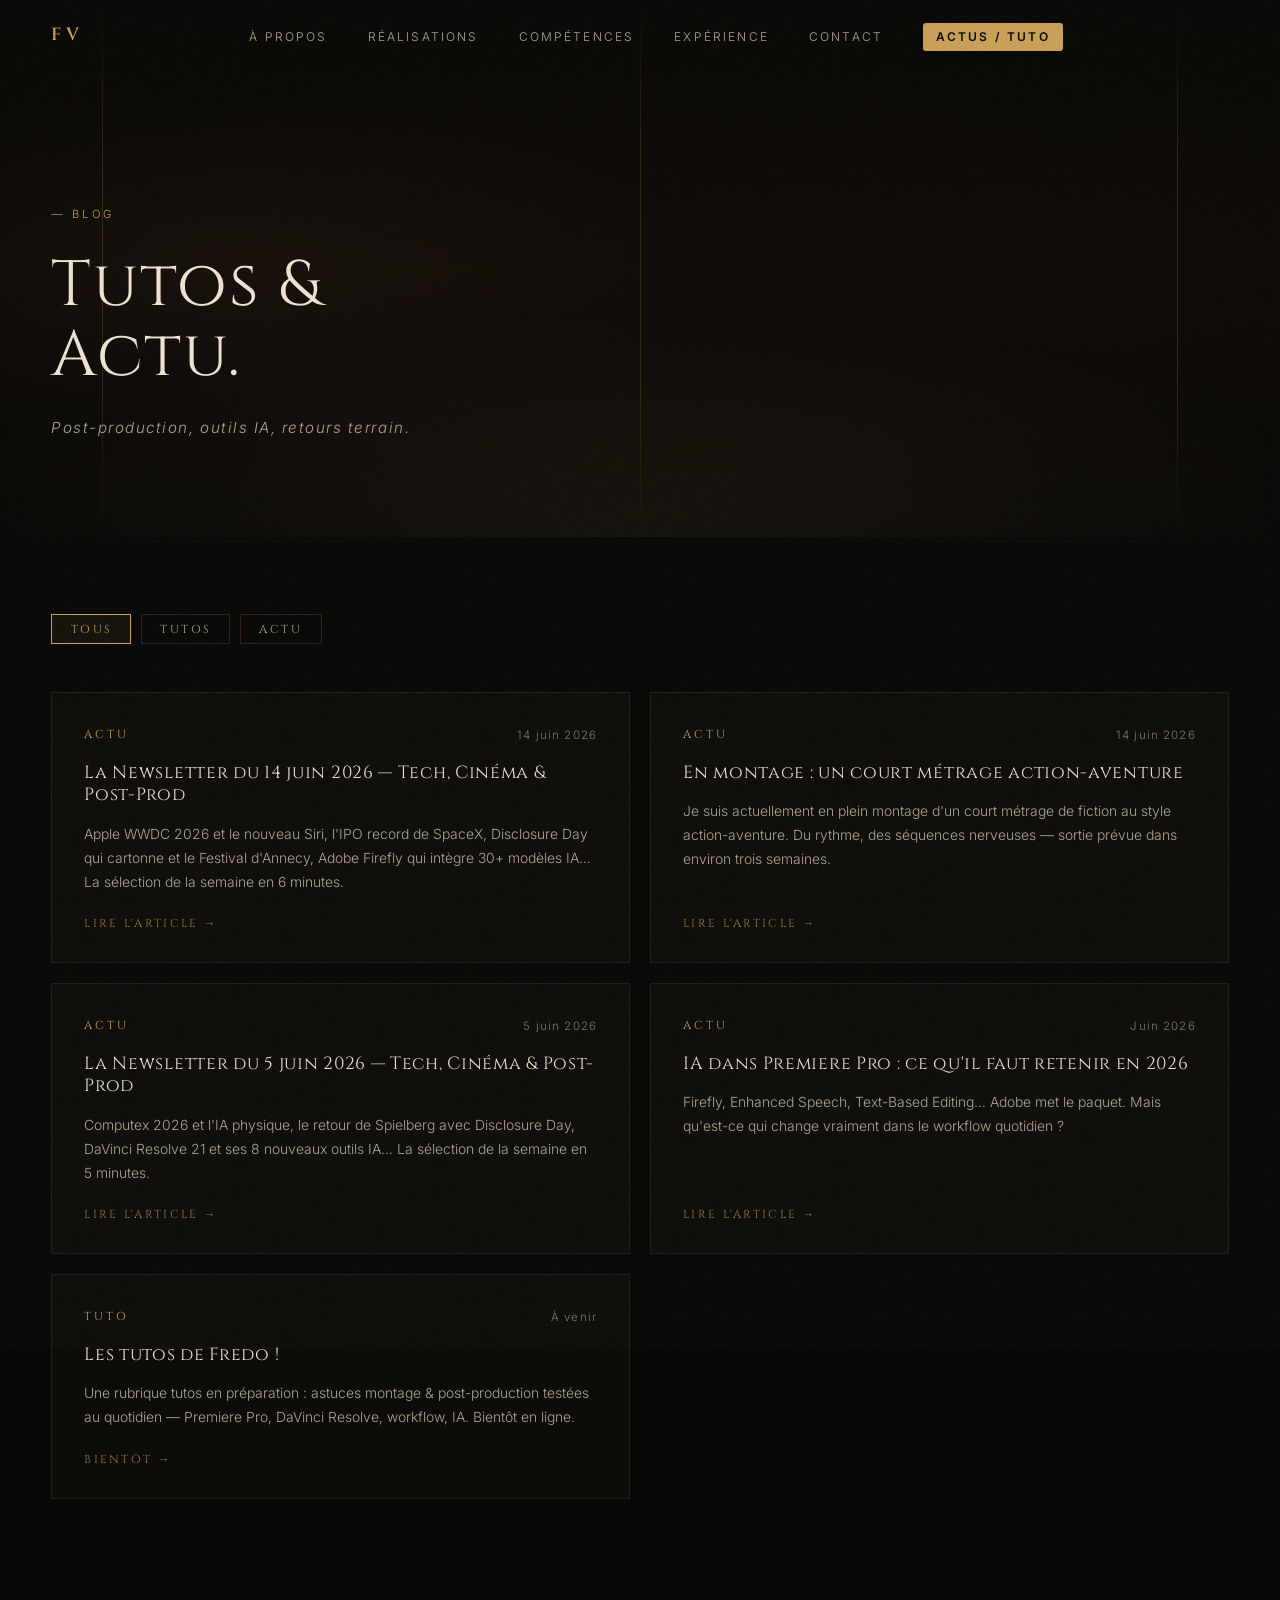
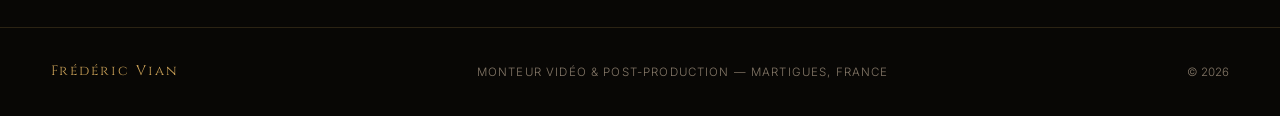
==== commit a98ad503: "Add files via upload" ====
--- a/blog.html
+++ b/blog.html
@@ -8,7 +8,7 @@
   <meta name="author" content="Frédéric Vian" />
   <meta name="theme-color" content="#080705" />
   <link rel="icon" type="image/svg+xml" href="favicon.svg" />
-  <link rel="canonical" href="https://fredericvian.com/blog.html" />
+  <link rel="canonical" href="https://fredericvian-editing.github.io/FredericVian/blog.html" />
 
   <link rel="preconnect" href="https://fonts.googleapis.com" />
   <link rel="preconnect" href="https://fonts.gstatic.com" crossorigin />
@@ -66,6 +66,26 @@
       <!-- Grille -->
       <div class="blog-grid" id="blogGrid">
 
+        <a class="blog-card" href="articles/newsletter-2026-06-14.html" data-category="actu">
+          <div class="blog-card-top">
+            <span class="blog-card-cat">Actu</span>
+            <span class="blog-card-date">14 juin 2026</span>
+          </div>
+          <h2 class="blog-card-title">La Newsletter du 14 juin 2026 — Tech, Cinéma &amp; Post-Prod</h2>
+          <p class="blog-card-excerpt">Apple WWDC 2026 et le nouveau Siri, l'IPO record de SpaceX, Disclosure Day qui cartonne et le Festival d'Annecy, Adobe Firefly qui intègre 30+ modèles IA… La sélection de la semaine en 6 minutes.</p>
+          <span class="blog-card-link">Lire l'article →</span>
+        </a>
+
+        <a class="blog-card" href="articles/court-metrage-action-aventure.html" data-category="actu">
+          <div class="blog-card-top">
+            <span class="blog-card-cat">Actu</span>
+            <span class="blog-card-date">14 juin 2026</span>
+          </div>
+          <h2 class="blog-card-title">En montage : un court métrage action-aventure</h2>
+          <p class="blog-card-excerpt">Je suis actuellement en plein montage d'un court métrage de fiction au style action-aventure. Du rythme, des séquences nerveuses — sortie prévue dans environ trois semaines.</p>
+          <span class="blog-card-link">Lire l'article →</span>
+        </a>
+
         <a class="blog-card" href="articles/newsletter-2026-06-05.html" data-category="actu">
           <div class="blog-card-top">
             <span class="blog-card-cat">Actu</span>
@@ -86,14 +106,14 @@
           <span class="blog-card-link">Lire l'article →</span>
         </a>
 
-        <a class="blog-card" href="articles/premiere-pro-raccourcis.html" data-category="tuto">
+        <a class="blog-card" href="articles/tutos-de-fredo.html" data-category="tuto">
           <div class="blog-card-top">
             <span class="blog-card-cat">Tuto</span>
-            <span class="blog-card-date">Juin 2026</span>
+            <span class="blog-card-date">À venir</span>
           </div>
-          <h2 class="blog-card-title">5 raccourcis Premiere Pro qui changent tout</h2>
-          <p class="blog-card-excerpt">Ces shortcuts vont transformer ta façon de travailler au quotidien. Simples, efficaces, et pourtant souvent ignorés même par les monteurs expérimentés.</p>
-          <span class="blog-card-link">Lire l'article →</span>
+          <h2 class="blog-card-title">Les tutos de Fredo !</h2>
+          <p class="blog-card-excerpt">Une rubrique tutos en préparation : astuces montage &amp; post-production testées au quotidien — Premiere Pro, DaVinci Resolve, workflow, IA. Bientôt en ligne.</p>
+          <span class="blog-card-link">Bientôt →</span>
         </a>
 
       </div>
--- a/style.css
+++ b/style.css
@@ -7,10 +7,10 @@
   --bg-3:      #151209;
   --gold:      #c9a057;
   --gold-light:#e8c07a;
-  --gold-dim:  #7a5f2e;
+  --gold-dim:  #9a7838;
   --cream:     #ede3d1;
   --cream-2:   #b5a590;
-  --cream-3:   #6b5f50;
+  --cream-3:   #857868;
   --border:    rgba(201,160,87,.18);
   --border-2:  rgba(237,227,209,.08);
   --font-head: 'Cinzel', Georgia, serif;
@@ -226,6 +226,26 @@
     linear-gradient(180deg, #080705 0%, #0e0a05 50%, #080705 100%);
 }
 
+/* Fond vidéo showreel — couvre tout le hero, teinté pour coller à la charte */
+.hero-video {
+  position: absolute;
+  inset: 0;
+  width: 100%;
+  height: 100%;
+  object-fit: cover;
+  filter: saturate(.8) brightness(.72) contrast(1.02);
+}
+
+/* Voile sombre pour garantir la lisibilité du titre par-dessus la vidéo */
+.hero-overlay {
+  position: absolute;
+  inset: 0;
+  background: linear-gradient(180deg,
+    rgba(8,7,5,.55) 0%,
+    rgba(8,7,5,.35) 42%,
+    rgba(8,7,5,.78) 100%);
+}
+
 .hero-vignette {
   position: absolute;
   inset: 0;
@@ -258,7 +278,7 @@
 }
 
 .hero-eyebrow {
-  font-size: clamp(.65rem, 1.2vw, .8rem);
+  font-size: clamp(.72rem, 1.2vw, .8rem);
   letter-spacing: .3em;
   text-transform: uppercase;
   color: var(--gold);
@@ -385,22 +405,44 @@
   background: rgba(201,160,87,.06);
 }
 
-.about-frame {
+/* Portrait encadré (filet doré signature) */
+.about-visual {
+  display: flex;
+  justify-content: center;
+}
+.about-photo {
+  position: relative;
   border: 1px solid var(--border);
-  padding: 3rem 2.5rem;
-  position: relative;
-}
-.about-frame::before {
+  padding: .7rem;
+  max-width: 430px;
+  width: 100%;
+}
+.about-photo::before {
   content: '';
   position: absolute;
   top: -1px; left: 2rem;
   width: 3rem; height: 1px;
   background: var(--gold);
 }
-.about-frame-inner {
-  display: flex;
-  flex-direction: column;
-  gap: 2rem;
+.about-photo img {
+  width: 100%;
+  height: auto;
+  display: block;
+}
+
+/* Bande de statistiques, pleine largeur sous la grille */
+.about-stats {
+  display: grid;
+  grid-template-columns: repeat(4, 1fr);
+  margin-top: 4.5rem;
+  border-top: 1px solid var(--border);
+}
+.about-stats .about-stat {
+  padding: 2.25rem 1.75rem;
+  border-right: 1px solid var(--border);
+}
+.about-stats .about-stat:last-child {
+  border-right: none;
 }
 
 .about-stat {
@@ -420,10 +462,6 @@
   letter-spacing: .2em;
   text-transform: uppercase;
   color: var(--cream-3);
-}
-.about-stat-divider {
-  height: 1px;
-  background: var(--border);
 }
 
 /* ============================================================
@@ -469,6 +507,31 @@
 /* ============================================================
    RÉALISATIONS
    ============================================================ */
+/* ── À la une (grandes cartes au-dessus des accordéons) ── */
+.featured-label {
+  font-family: var(--font-head);
+  font-size: .72rem;
+  letter-spacing: .25em;
+  text-transform: uppercase;
+  color: var(--gold);
+  margin-bottom: 1.25rem;
+}
+.work-featured {
+  display: grid;
+  grid-template-columns: repeat(4, 1fr);
+  gap: 1rem;
+  margin-bottom: 3.5rem;
+}
+.work-card--featured .work-info h3 {
+  font-size: 1.05rem;
+}
+@media (max-width: 900px) {
+  .work-featured { grid-template-columns: repeat(2, 1fr); }
+}
+@media (max-width: 580px) {
+  .work-featured { grid-template-columns: 1fr; }
+}
+
 /* ── Liste verticale ── */
 .work-list {
   display: flex;
@@ -476,6 +539,19 @@
   gap: 1px;
   border: 1px solid var(--border);
 }
+
+/* Ordre d'affichage des accordéons (la liste est en flex-column).
+   L'ordre du HTML reste inchangé ; seul l'affichage est réordonné ici.
+   ⚠️ Si tu ajoutes un nouveau groupe, donne-lui aussi un `order`. */
+.work-group:has(#group-pub)    { order: 1; }
+.work-group:has(#group-yt)     { order: 2; }
+.work-group:has(#group-rs)     { order: 3; }
+.work-group:has(#group-clique) { order: 4; }
+.work-group:has(#group-clips)  { order: 5; }
+.work-group:has(#group-alpha)  { order: 6; }
+.work-group:has(#group-cm)     { order: 7; }
+.work-group:has(#group-docu)   { order: 8; }
+.work-group:has(#group-tf1)    { order: 9; }
 
 .work-group {
   background: var(--bg-2);
@@ -584,7 +660,7 @@
 /* Label séparateur dans un accordéon (ex. "Vidéos" / "Pages") */
 .work-subsection {
   padding: 1rem 1.5rem .25rem;
-  font-size: .65rem;
+  font-size: .72rem;
   letter-spacing: .3em;
   text-transform: uppercase;
   color: var(--gold-dim);
@@ -683,7 +759,7 @@
   padding: 1.25rem 1.5rem 1.5rem;
 }
 .work-tag {
-  font-size: .65rem;
+  font-size: .72rem;
   letter-spacing: .2em;
   text-transform: uppercase;
   color: var(--gold-dim);
@@ -1026,6 +1102,11 @@
 }
 
 /* ── Messages feedback ── */
+/* [hidden] doit l'emporter sur display:flex, sinon les messages
+   succès/erreur restent affichés en permanence avant toute soumission. */
+.form-success[hidden],
+.form-error[hidden] { display: none; }
+
 .form-success,
 .form-error {
   display: flex;
@@ -1137,6 +1218,13 @@
   .about-grid       { grid-template-columns: 1fr; gap: 3rem; }
   .skills-grid      { grid-template-columns: 1fr; gap: 2rem; }
   .work-grid        { grid-template-columns: repeat(2,1fr); }
+
+  /* Stats en 2×2 sur petit écran */
+  .about-stats { grid-template-columns: repeat(2, 1fr); }
+  .about-stats .about-stat:nth-child(2) { border-right: none; }
+  .about-stats .about-stat:nth-child(1),
+  .about-stats .about-stat:nth-child(2) { border-bottom: 1px solid var(--border); }
+  .about-photo { max-width: 360px; }
 
   .nav-burger { display: flex; }
 
@@ -1223,7 +1311,7 @@
   border: 1px solid var(--border);
   color: var(--cream-2);
   font-family: var(--font-head);
-  font-size: .62rem;
+  font-size: .72rem;
   letter-spacing: .22em;
   text-transform: uppercase;
   padding: .42rem 1.15rem;
@@ -1269,13 +1357,13 @@
 }
 .blog-card-cat {
   font-family: var(--font-head);
-  font-size: .6rem;
+  font-size: .72rem;
   letter-spacing: .25em;
   text-transform: uppercase;
   color: var(--gold);
 }
 .blog-card-date {
-  font-size: .65rem;
+  font-size: .72rem;
   letter-spacing: .1em;
   color: var(--cream-3);
 }
@@ -1295,7 +1383,7 @@
 }
 .blog-card-link {
   font-family: var(--font-head);
-  font-size: .62rem;
+  font-size: .72rem;
   letter-spacing: .2em;
   text-transform: uppercase;
   color: var(--gold-dim);
@@ -1328,7 +1416,7 @@
   align-items: center;
   gap: .5rem;
   font-family: var(--font-head);
-  font-size: .62rem;
+  font-size: .72rem;
   letter-spacing: .22em;
   text-transform: uppercase;
   color: var(--cream-3);
@@ -1345,7 +1433,7 @@
 }
 .article-cat {
   font-family: var(--font-head);
-  font-size: .6rem;
+  font-size: .72rem;
   letter-spacing: .25em;
   text-transform: uppercase;
   color: var(--gold);
@@ -1357,7 +1445,7 @@
   display: inline-block;
 }
 .article-date {
-  font-size: .65rem;
+  font-size: .72rem;
   letter-spacing: .1em;
   color: var(--cream-3);
 }
@@ -1395,7 +1483,7 @@
 }
 .article-body h3 {
   font-family: var(--font-head);
-  font-size: .65rem;
+  font-size: .72rem;
   font-weight: 400;
   letter-spacing: .25em;
   text-transform: uppercase;
@@ -1451,12 +1539,12 @@
   position: relative;
 }
 .article-tip::before {
-  content: 'Astuce';
+  content: 'À savoir';
   position: absolute;
   top: 0;
   left: 1.5rem;
   font-family: var(--font-head);
-  font-size: .58rem;
+  font-size: .7rem;
   letter-spacing: .22em;
   text-transform: uppercase;
   color: var(--gold);
@@ -1483,7 +1571,7 @@
 }
 .article-sources a {
   font-family: var(--font-head);
-  font-size: .58rem;
+  font-size: .7rem;
   letter-spacing: .18em;
   text-transform: uppercase;
   color: var(--cream-2);
@@ -1506,7 +1594,7 @@
 }
 .article-footer-nav a {
   font-family: var(--font-head);
-  font-size: .65rem;
+  font-size: .72rem;
   letter-spacing: .22em;
   text-transform: uppercase;
   color: var(--cream-3);
